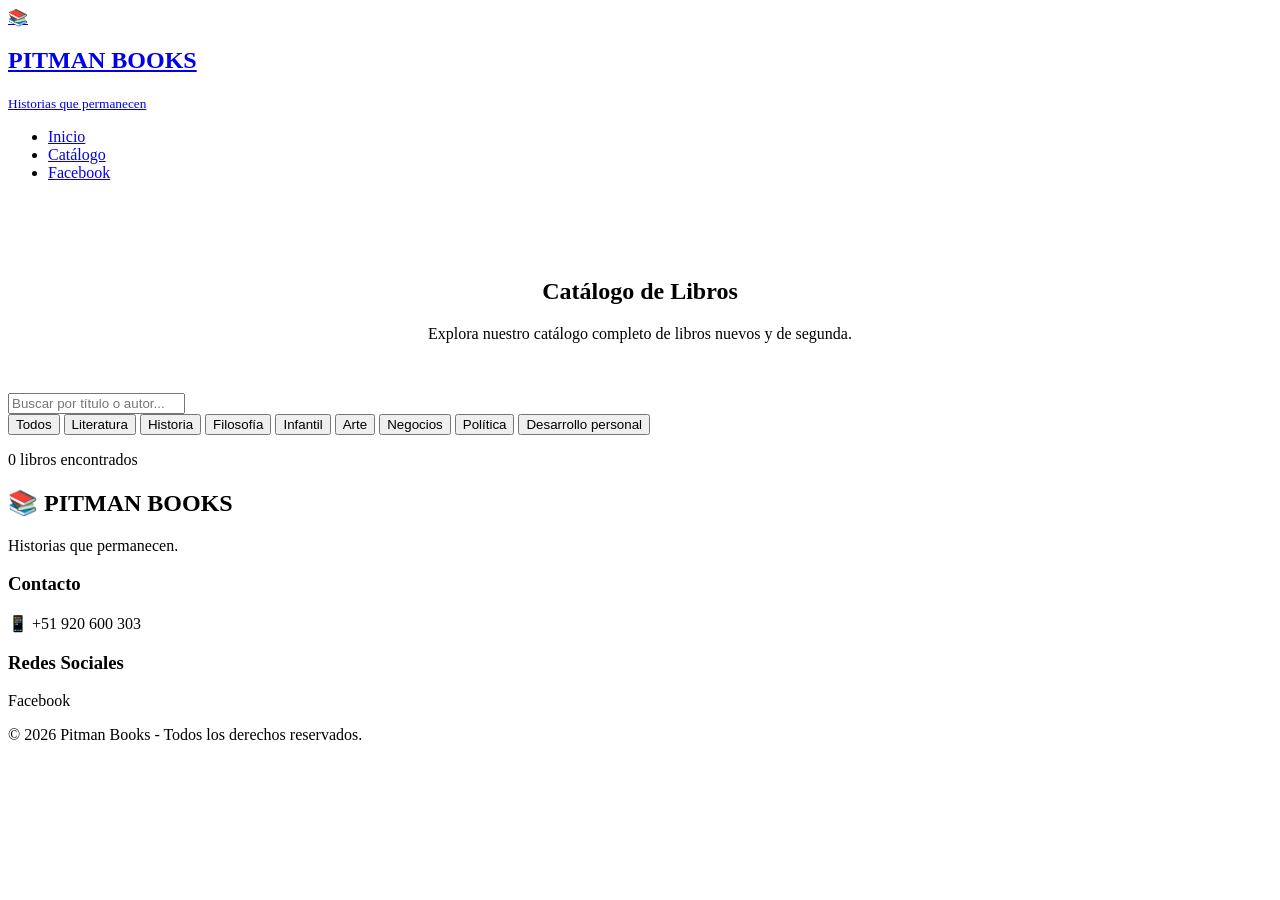
==== catalogo.html @ 8529df74 "Versión inicial de Pitman Books" ====
<!DOCTYPE html>
<html lang="es">

<head>

<meta charset="UTF-8">

<meta name="viewport" content="width=device-width, initial-scale=1.0">

<title>Catálogo | Pitman Books</title>

<link rel="preconnect" href="https://fonts.googleapis.com">

<link rel="preconnect" href="https://fonts.gstatic.com" crossorigin>

<link href="https://fonts.googleapis.com/css2?family=Cormorant+Garamond:wght@500;600;700&family=Inter:wght@300;400;500;600&display=swap" rel="stylesheet">

<link rel="stylesheet" href="css/styles.css">

</head>

<body>

<header class="header">

<div class="container nav">

<a href="index.html" class="logo">

<span class="logo-icon">📚</span>

<div>

<h2>PITMAN BOOKS</h2>

<small>Historias que permanecen</small>

</div>

</a>

<nav>

<ul>

<li><a href="index.html">Inicio</a></li>

<li><a href="catalogo.html">Catálogo</a></li>

<li><a href="#">Facebook</a></li>

</ul>

</nav>

</div>

</header>

<section class="container" style="padding-top:60px;">

<h1 style="text-align:center; margin-bottom:20px;">

Catálogo de Libros

</h1>

<p style="text-align:center; margin-bottom:50px;">

Explora nuestro catálogo completo de libros nuevos y de segunda.

</p>

<div class="buscador">

<input
type="text"
id="buscar"
placeholder="Buscar por título o autor...">

</div>

<div class="filtros">

<button class="activo">

Todos

</button>

<button>

Literatura

</button>

<button>

Historia

</button>

<button>

Filosofía

</button>

<button>

Infantil

</button>

<button>

Arte

</button>

<button>

Negocios

</button>

<button>

Política

</button>

<button>

Desarrollo personal

</button>

</div>

<p id="contador">

0 libros encontrados

</p>

<div id="catalogoGrid" class="cards">

<!-- Aquí aparecerán automáticamente los libros -->

</div>
</section>

<footer>

    <div class="container footer-grid">

        <div>

            <h2>📚 PITMAN BOOKS</h2>

            <p>
                Historias que permanecen.
            </p>

        </div>

        <div>

            <h3>Contacto</h3>

            <p>
                📱 +51 920 600 303
            </p>

        </div>

        <div>

            <h3>Redes Sociales</h3>

            <p>

                Facebook

            </p>

        </div>

    </div>

    <p class="copyright">

        © 2026 Pitman Books - Todos los derechos reservados.

    </p>

</footer>

<script src="js/catalogo.js"></script>

</body>

</html>
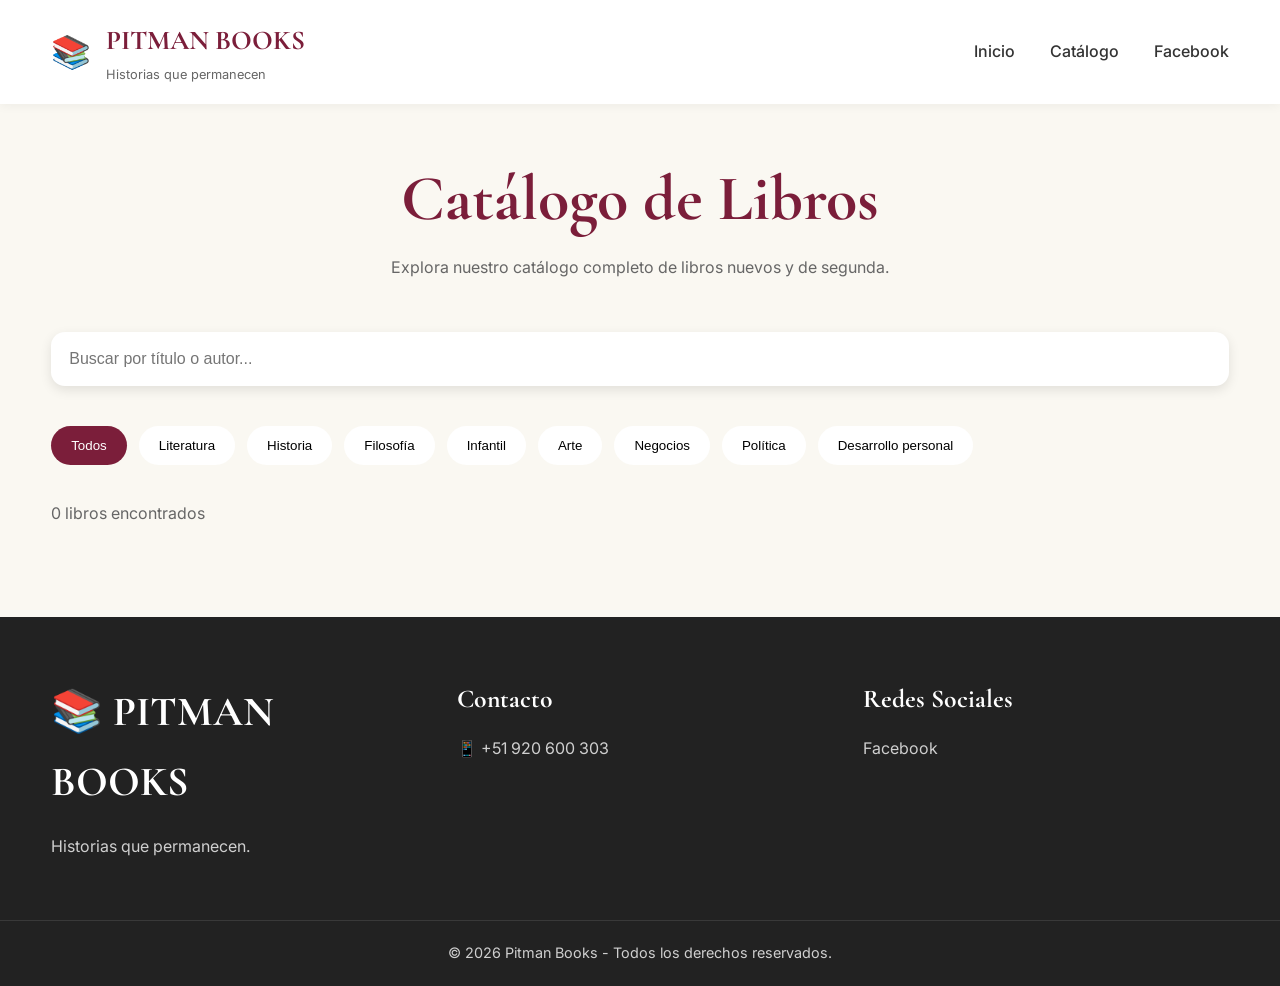
==== commit 0605b7d8: "Corregir rutas del catálogo" ====
--- a/catalogo.html
+++ b/catalogo.html
@@ -15,7 +15,7 @@
 
 <link href="https://fonts.googleapis.com/css2?family=Cormorant+Garamond:wght@500;600;700&family=Inter:wght@300;400;500;600&display=swap" rel="stylesheet">
 
-<link rel="stylesheet" href="css/styles.css">
+<link rel="stylesheet" href="styles.css">
 
 </head>
 
--- a/styles.css
+++ b/styles.css
@@ -0,0 +1,1008 @@
+/* ==========================================
+   PITMAN BOOKS
+   styles.css
+   Parte 1 - Base del proyecto
+========================================== */
+
+/* Google Fonts */
+@import url('https://fonts.googleapis.com/css2?family=Cormorant+Garamond:wght@500;600;700&family=Inter:wght@300;400;500;600;700&display=swap');
+
+/* Variables */
+
+:root{
+
+    --vino:#7B1E3A;
+    --vino-hover:#5F152D;
+
+    --dorado:#B08D57;
+
+    --marfil:#FAF8F2;
+
+    --gris:#F2F2F2;
+
+    --texto:#333333;
+
+    --texto-claro:#666666;
+
+    --blanco:#FFFFFF;
+
+    --radio:16px;
+
+    --sombra:0 10px 30px rgba(0,0,0,.08);
+
+    --transicion:.30s ease;
+
+}
+
+/* Reset */
+
+*{
+
+    margin:0;
+
+    padding:0;
+
+    box-sizing:border-box;
+
+}
+
+html{
+
+    scroll-behavior:smooth;
+
+}
+
+body{
+
+    font-family:'Inter',sans-serif;
+
+    background:var(--marfil);
+
+    color:var(--texto);
+
+    line-height:1.7;
+
+}
+
+img{
+
+    display:block;
+
+    max-width:100%;
+
+}
+
+a{
+
+    text-decoration:none;
+
+    color:inherit;
+
+}
+
+ul{
+
+    list-style:none;
+
+}
+
+/* Contenedor */
+
+.container{
+
+    width:min(1200px,92%);
+
+    margin:auto;
+
+}
+
+/* Títulos */
+
+h1,h2,h3{
+
+    font-family:'Cormorant Garamond',serif;
+
+    color:var(--vino);
+
+}
+
+h1{
+
+    font-size:4rem;
+
+    line-height:1.1;
+
+}
+
+h2{
+
+    font-size:2.6rem;
+
+    margin-bottom:20px;
+
+}
+
+h3{
+
+    font-size:1.6rem;
+
+}
+
+p{
+
+    color:var(--texto-claro);
+
+}
+
+/* Header */
+
+.header{
+
+    position:sticky;
+
+    top:0;
+
+    background:rgba(255,255,255,.96);
+
+    backdrop-filter:blur(10px);
+
+    box-shadow:0 2px 10px rgba(0,0,0,.05);
+
+    z-index:999;
+
+}
+
+.nav{
+
+    display:flex;
+
+    justify-content:space-between;
+
+    align-items:center;
+
+    padding:18px 0;
+
+}
+
+.logo{
+
+    display:flex;
+
+    align-items:center;
+
+    gap:15px;
+
+}
+
+.logo-icon{
+
+    font-size:2rem;
+
+}
+
+.logo h2{
+
+    margin:0;
+
+    font-size:1.7rem;
+
+}
+
+.logo small{
+
+    display:block;
+
+    color:var(--texto-claro);
+
+    font-size:.80rem;
+
+}
+
+/* Menú */
+
+nav ul{
+
+    display:flex;
+
+    gap:35px;
+
+}
+
+nav a{
+
+    font-weight:500;
+
+    transition:var(--transicion);
+
+}
+
+nav a:hover{
+
+    color:var(--vino);
+
+}
+
+/* HERO */
+
+.hero{
+
+    min-height:80vh;
+
+    display:flex;
+
+    justify-content:center;
+
+    align-items:center;
+
+    text-align:center;
+
+    position:relative;
+
+    padding:60px 20px;
+
+    background:
+    linear-gradient(rgba(20,20,20,.55),
+    rgba(20,20,20,.55)),
+    url("../img/hero.jpg");
+
+    background-size:cover;
+
+    background-position:center;
+
+}
+
+.overlay{
+
+    position:absolute;
+
+    inset:0;
+
+}
+
+.hero-content{
+
+    position:relative;
+
+    z-index:2;
+
+    max-width:760px;
+
+}
+
+.tag{
+
+    display:inline-block;
+
+    background:rgba(255,255,255,.15);
+
+    color:white;
+
+    padding:8px 18px;
+
+    border-radius:50px;
+
+    margin-bottom:20px;
+
+    font-size:.9rem;
+
+}
+
+.hero h1{
+
+    color:white;
+
+    margin-bottom:25px;
+
+}
+
+.hero p{
+
+    color:white;
+
+    font-size:1.15rem;
+
+}
+
+/* Botones */
+
+.hero-buttons{
+
+    display:flex;
+
+    justify-content:center;
+
+    gap:20px;
+
+    margin-top:35px;
+
+    flex-wrap:wrap;
+
+}
+
+.btn{
+
+    background:var(--vino);
+
+    color:white;
+
+    padding:15px 35px;
+
+    border-radius:12px;
+
+    transition:var(--transicion);
+
+    font-weight:600;
+
+}
+
+.btn:hover{
+
+    background:var(--vino-hover);
+
+    transform:translateY(-3px);
+
+}
+
+.btn-outline{
+
+    border:2px solid white;
+
+    color:white;
+
+    padding:15px 35px;
+
+    border-radius:12px;
+
+    transition:var(--transicion);
+
+}
+
+.btn-outline:hover{
+
+    background:white;
+
+    color:var(--vino);
+
+}
+/* ==========================================
+   CATEGORÍAS
+========================================== */
+
+.categorias{
+
+    padding:90px 0;
+
+}
+
+.categorias h2{
+
+    text-align:center;
+
+    margin-bottom:50px;
+
+}
+
+.categorias-grid{
+
+    display:grid;
+
+    grid-template-columns:repeat(auto-fit,minmax(220px,1fr));
+
+    gap:25px;
+
+}
+
+.categoria-card{
+
+    background:var(--blanco);
+
+    border-radius:var(--radio);
+
+    padding:35px 20px;
+
+    text-align:center;
+
+    cursor:pointer;
+
+    box-shadow:var(--sombra);
+
+    transition:var(--transicion);
+
+    font-size:2.2rem;
+
+}
+
+.categoria-card h3{
+
+    margin-top:20px;
+
+    font-size:1.4rem;
+
+}
+
+.categoria-card:hover{
+
+    transform:translateY(-8px);
+
+    border:2px solid var(--vino);
+
+}
+
+/* ==========================================
+   TÍTULOS DE SECCIÓN
+========================================== */
+
+.section-title{
+
+    display:flex;
+
+    justify-content:space-between;
+
+    align-items:center;
+
+    margin-bottom:40px;
+
+}
+
+.section-title a{
+
+    color:var(--vino);
+
+    font-weight:600;
+
+}
+
+.section-title a:hover{
+
+    text-decoration:underline;
+
+}
+
+/* ==========================================
+   LIBROS DESTACADOS
+========================================== */
+
+.cards{
+
+    display:grid;
+
+    grid-template-columns:repeat(auto-fit,minmax(250px,1fr));
+
+    gap:35px;
+
+    margin-bottom:90px;
+
+}
+
+/* ==========================================
+   TARJETAS
+========================================== */
+
+.card{
+
+    background:white;
+
+    border-radius:18px;
+
+    overflow:hidden;
+
+    box-shadow:var(--sombra);
+
+    transition:.35s;
+
+}
+
+.card:hover{
+
+    transform:translateY(-10px) scale(1.02);
+
+}
+
+.card img{
+
+    width:100%;
+
+    height:360px;
+
+    object-fit:cover;
+
+}
+
+.card-body{
+
+    padding:22px;
+
+}
+
+.card h3{
+
+    margin-bottom:10px;
+
+}
+
+.card p{
+
+    margin-bottom:8px;
+
+}
+
+.precio{
+
+    color:var(--vino);
+
+    font-size:1.5rem;
+
+    font-weight:bold;
+
+    margin:18px 0;
+
+}
+
+/* ==========================================
+   ETIQUETAS
+========================================== */
+
+.badge{
+
+    display:inline-block;
+
+    padding:7px 14px;
+
+    border-radius:50px;
+
+    font-size:.80rem;
+
+    font-weight:bold;
+
+    margin-bottom:15px;
+
+}
+
+.nuevo{
+
+    background:#7B1E3A;
+
+    color:white;
+
+}
+
+.segunda{
+
+    background:#ECECEC;
+
+    color:#444;
+
+}
+
+/* ==========================================
+   BOTÓN DE TARJETA
+========================================== */
+
+.card-btn{
+
+    display:inline-block;
+
+    margin-top:15px;
+
+    background:var(--vino);
+
+    color:white;
+
+    padding:12px 22px;
+
+    border-radius:10px;
+
+    transition:var(--transicion);
+
+}
+
+.card-btn:hover{
+
+    background:var(--vino-hover);
+
+}
+
+/* ==========================================
+   EFECTO NETFLIX
+========================================== */
+
+.card:hover img{
+
+    transform:scale(1.05);
+
+}
+
+.card img{
+
+    transition:.40s;
+
+}
+/* ==========================================
+   RECOMENDACIÓN DEL LIBRERO
+========================================== */
+
+.recomendacion{
+
+    background:linear-gradient(135deg,var(--vino),#5F152D);
+
+    color:white;
+
+    text-align:center;
+
+    padding:90px 20px;
+
+    margin:80px 0;
+
+}
+
+.recomendacion h2{
+
+    color:white;
+
+    margin:20px 0;
+
+    font-size:3rem;
+
+}
+
+.recomendacion p{
+
+    color:rgba(255,255,255,.90);
+
+    max-width:700px;
+
+    margin:0 auto 35px;
+
+    font-size:1.1rem;
+
+}
+
+.pill{
+
+    display:inline-block;
+
+    background:rgba(255,255,255,.15);
+
+    padding:10px 20px;
+
+    border-radius:50px;
+
+    font-size:.9rem;
+
+}
+
+/* ==========================================
+   VENTAJAS
+========================================== */
+
+.ventajas{
+
+    display:grid;
+
+    grid-template-columns:repeat(auto-fit,minmax(280px,1fr));
+
+    gap:35px;
+
+    padding:70px 0;
+
+}
+
+.ventajas article{
+
+    background:white;
+
+    padding:35px;
+
+    border-radius:18px;
+
+    text-align:center;
+
+    box-shadow:var(--sombra);
+
+    transition:var(--transicion);
+
+}
+
+.ventajas article:hover{
+
+    transform:translateY(-8px);
+
+}
+
+.icono{
+
+    font-size:3rem;
+
+    margin-bottom:20px;
+
+}
+
+/* ==========================================
+   FOOTER
+========================================== */
+
+footer{
+
+    background:#222;
+
+    color:#ddd;
+
+    margin-top:80px;
+
+}
+
+.footer-grid{
+
+    display:grid;
+
+    grid-template-columns:repeat(auto-fit,minmax(250px,1fr));
+
+    gap:40px;
+
+    padding:60px 0;
+
+}
+
+footer h2,
+footer h3{
+
+    color:white;
+
+    margin-bottom:15px;
+
+}
+
+footer p{
+
+    color:#cfcfcf;
+
+}
+
+.copyright{
+
+    text-align:center;
+
+    border-top:1px solid rgba(255,255,255,.1);
+
+    padding:20px;
+
+    font-size:.9rem;
+
+}
+
+/* ==========================================
+   ANIMACIONES
+========================================== */
+
+@keyframes aparecer{
+
+    from{
+
+        opacity:0;
+
+        transform:translateY(25px);
+
+    }
+
+    to{
+
+        opacity:1;
+
+        transform:translateY(0);
+
+    }
+
+}
+
+.hero-content{
+
+    animation:aparecer .8s ease;
+
+}
+
+/* ==========================================
+   RESPONSIVE
+========================================== */
+
+@media(max-width:900px){
+
+.nav{
+
+    flex-direction:column;
+
+    gap:20px;
+
+}
+
+nav ul{
+
+    gap:18px;
+
+    flex-wrap:wrap;
+
+    justify-content:center;
+
+}
+
+.hero h1{
+
+    font-size:3rem;
+
+}
+
+.section-title{
+
+    flex-direction:column;
+
+    gap:15px;
+
+}
+
+}
+
+@media(max-width:600px){
+
+.hero{
+
+    min-height:70vh;
+
+}
+
+.hero h1{
+
+    font-size:2.3rem;
+
+}
+
+.hero p{
+
+    font-size:1rem;
+
+}
+
+.hero-buttons{
+
+    flex-direction:column;
+
+}
+
+.btn,
+.btn-outline{
+
+    width:100%;
+
+    text-align:center;
+
+}
+
+.logo{
+
+    flex-direction:column;
+
+}
+
+.cards{
+
+    grid-template-columns:1fr;
+
+}
+
+.categorias-grid{
+
+    grid-template-columns:1fr;
+
+}
+
+.footer-grid{
+
+    text-align:center;
+
+}
+
+}
+/*==========================================
+ACCIONES TARJETA
+==========================================*/
+
+.acciones{
+    display:flex;
+    gap:10px;
+    margin-top:18px;
+}
+
+.acciones .card-btn{
+    flex:1;
+    text-align:center;
+}
+
+.whatsapp{
+    background:#2f6b45;
+}
+
+.whatsapp:hover{
+    background:#255538;
+}
+.excelente{
+    background:#4b6b63;
+    color:#fff;
+}
+
+/*==========================================
+BUSCADOR
+==========================================*/
+
+.buscador{
+    margin:40px 0;
+}
+
+.buscador input{
+    width:100%;
+    padding:18px;
+    border:none;
+    border-radius:14px;
+    box-shadow:0 4px 12px rgba(0,0,0,.10);
+    font-size:1rem;
+    outline:none;
+}
+
+/*==========================================
+FILTROS
+==========================================*/
+
+.filtros{
+    display:flex;
+    flex-wrap:wrap;
+    gap:12px;
+    margin-bottom:35px;
+}
+
+.filtros button{
+    background:#fff;
+    border:none;
+    padding:12px 20px;
+    border-radius:40px;
+    cursor:pointer;
+    transition:.3s;
+}
+
+.filtros button:hover{
+    background:#7B1E3A;
+    color:#fff;
+}
+
+.filtros .activo{
+    background:#7B1E3A;
+    color:#fff;
+}
+
+/*==========================================
+ACCIONES TARJETA
+==========================================*/
+
+.acciones{
+    display:flex;
+    gap:10px;
+    margin-top:18px;
+}
+
+.acciones .card-btn{
+    flex:1;
+    text-align:center;
+}
+
+.whatsapp{
+    background:#2f6b45;
+}
+
+.whatsapp:hover{
+    background:#255538;
+}
+
+/*==========================================
+ESTADO: CASI NUEVO
+==========================================*/
+
+.excelente{
+    background:#4b6b63;
+    color:#fff;
+}
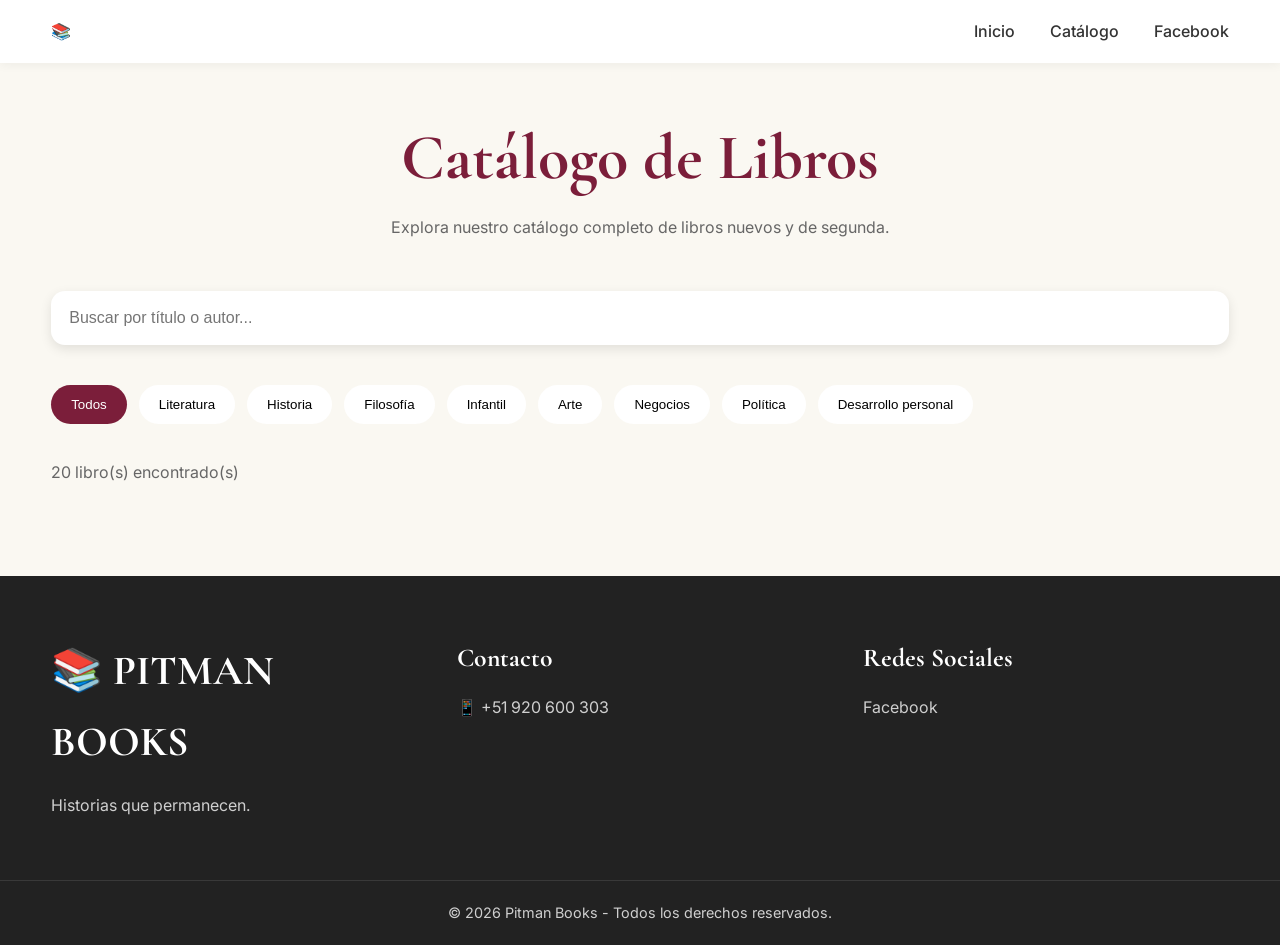
==== commit f25f50f9: "Corregir rutas de imágenes" ====
--- a/catalogo.html
+++ b/catalogo.html
@@ -29,13 +29,6 @@
 
 <span class="logo-icon">📚</span>
 
-<div>
-
-<h2>PITMAN BOOKS</h2>
-
-<small>Historias que permanecen</small>
-
-</div>
 
 </a>
 
--- a/styles.css
+++ b/styles.css
@@ -174,10 +174,11 @@
 
 }
 
-.logo-icon{
-
-    font-size:2rem;
-
+.logo-img{
+
+    width:220px;
+    height:auto;
+    display:block;
 }
 
 .logo h2{
@@ -242,8 +243,9 @@
 
     background:
     linear-gradient(rgba(20,20,20,.55),
-    rgba(20,20,20,.55)),
-    url("../img/hero.jpg");
+    rgba(20,20,20,.55)
+    ),
+#6d8ca3;    
 
     background-size:cover;
 
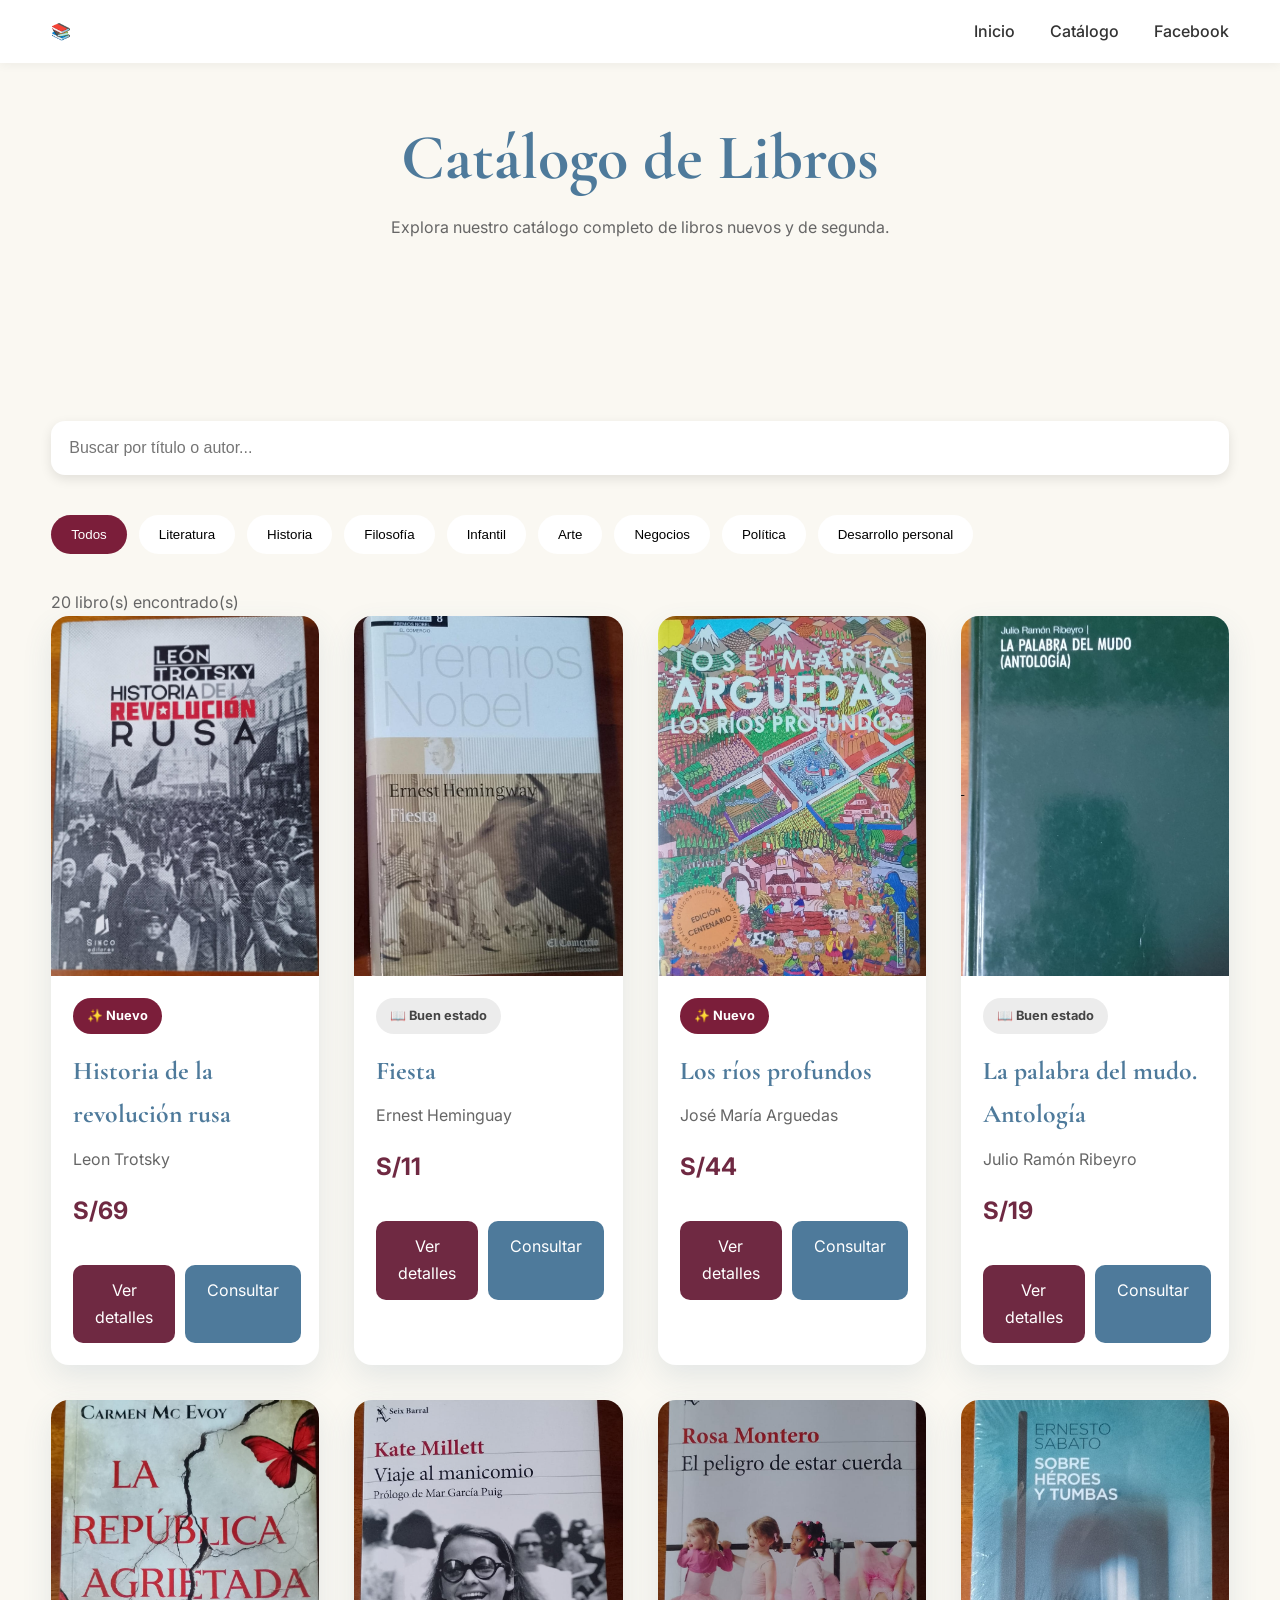
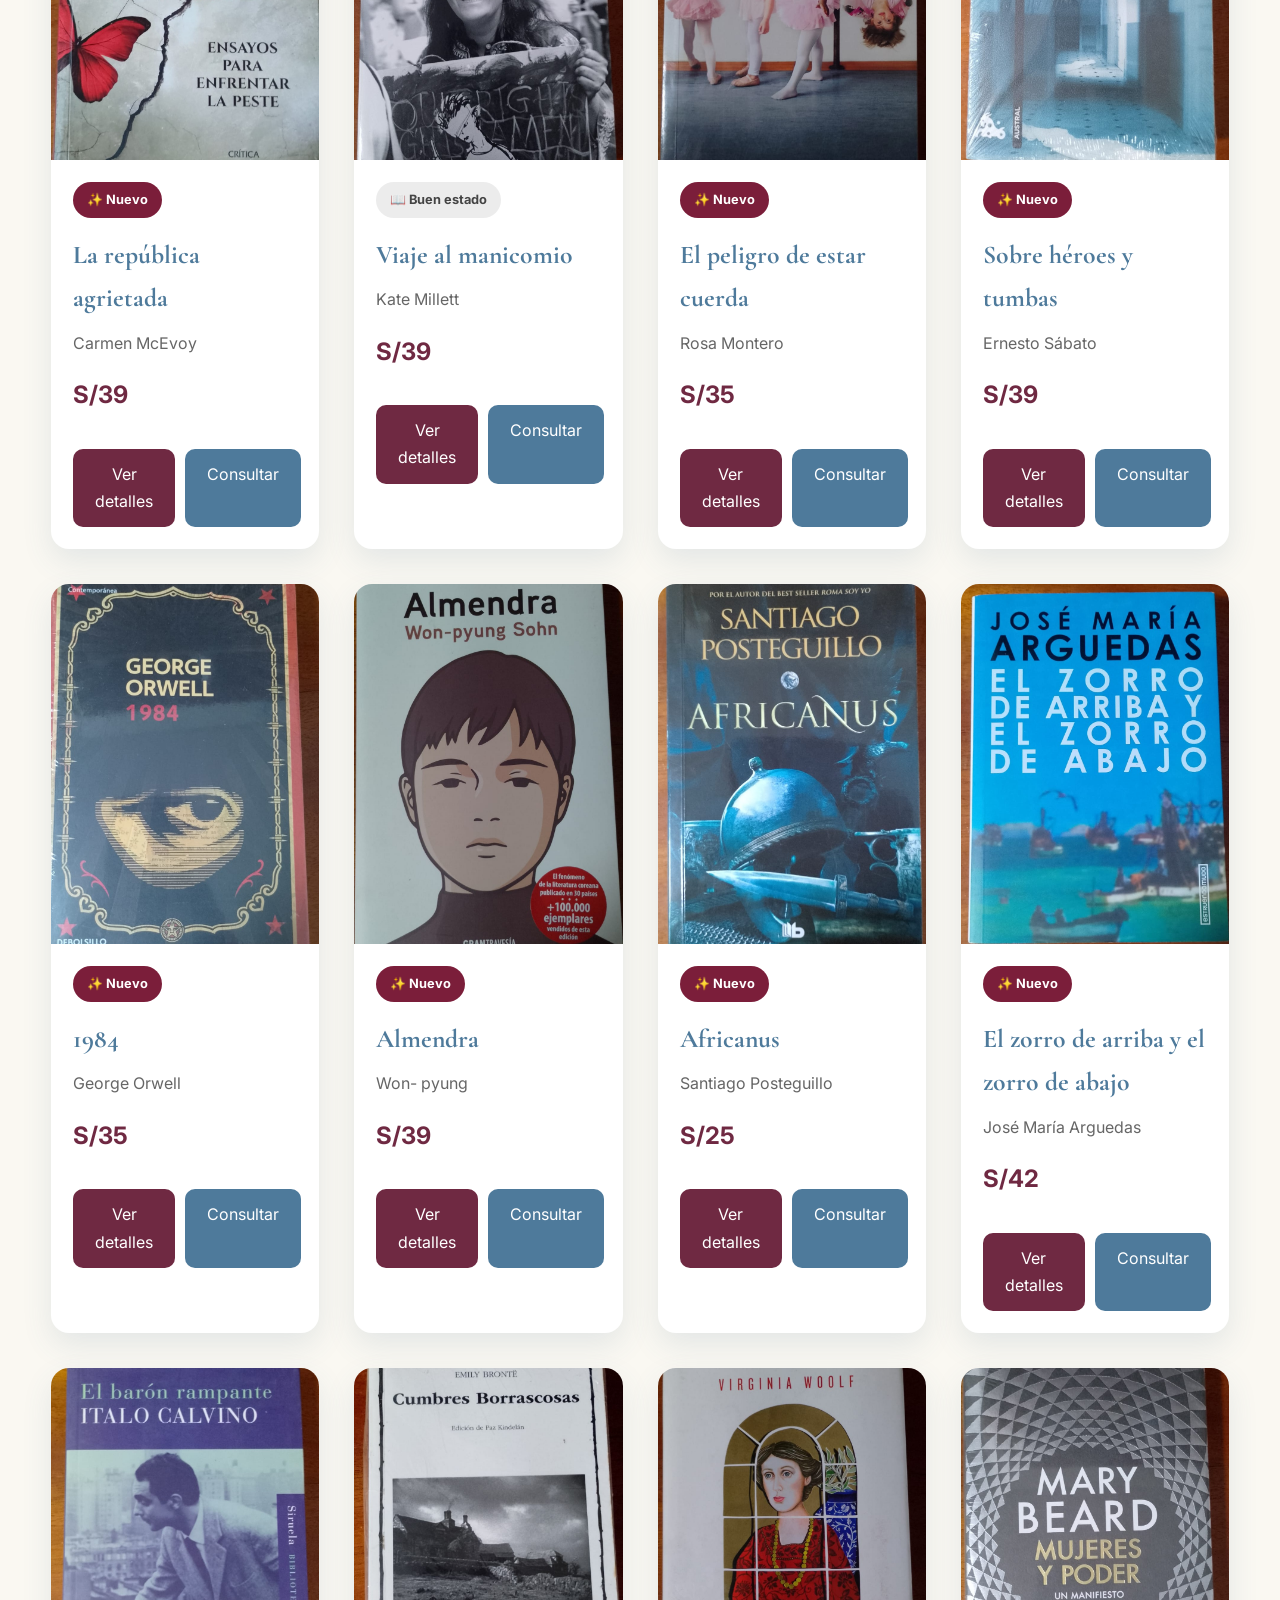
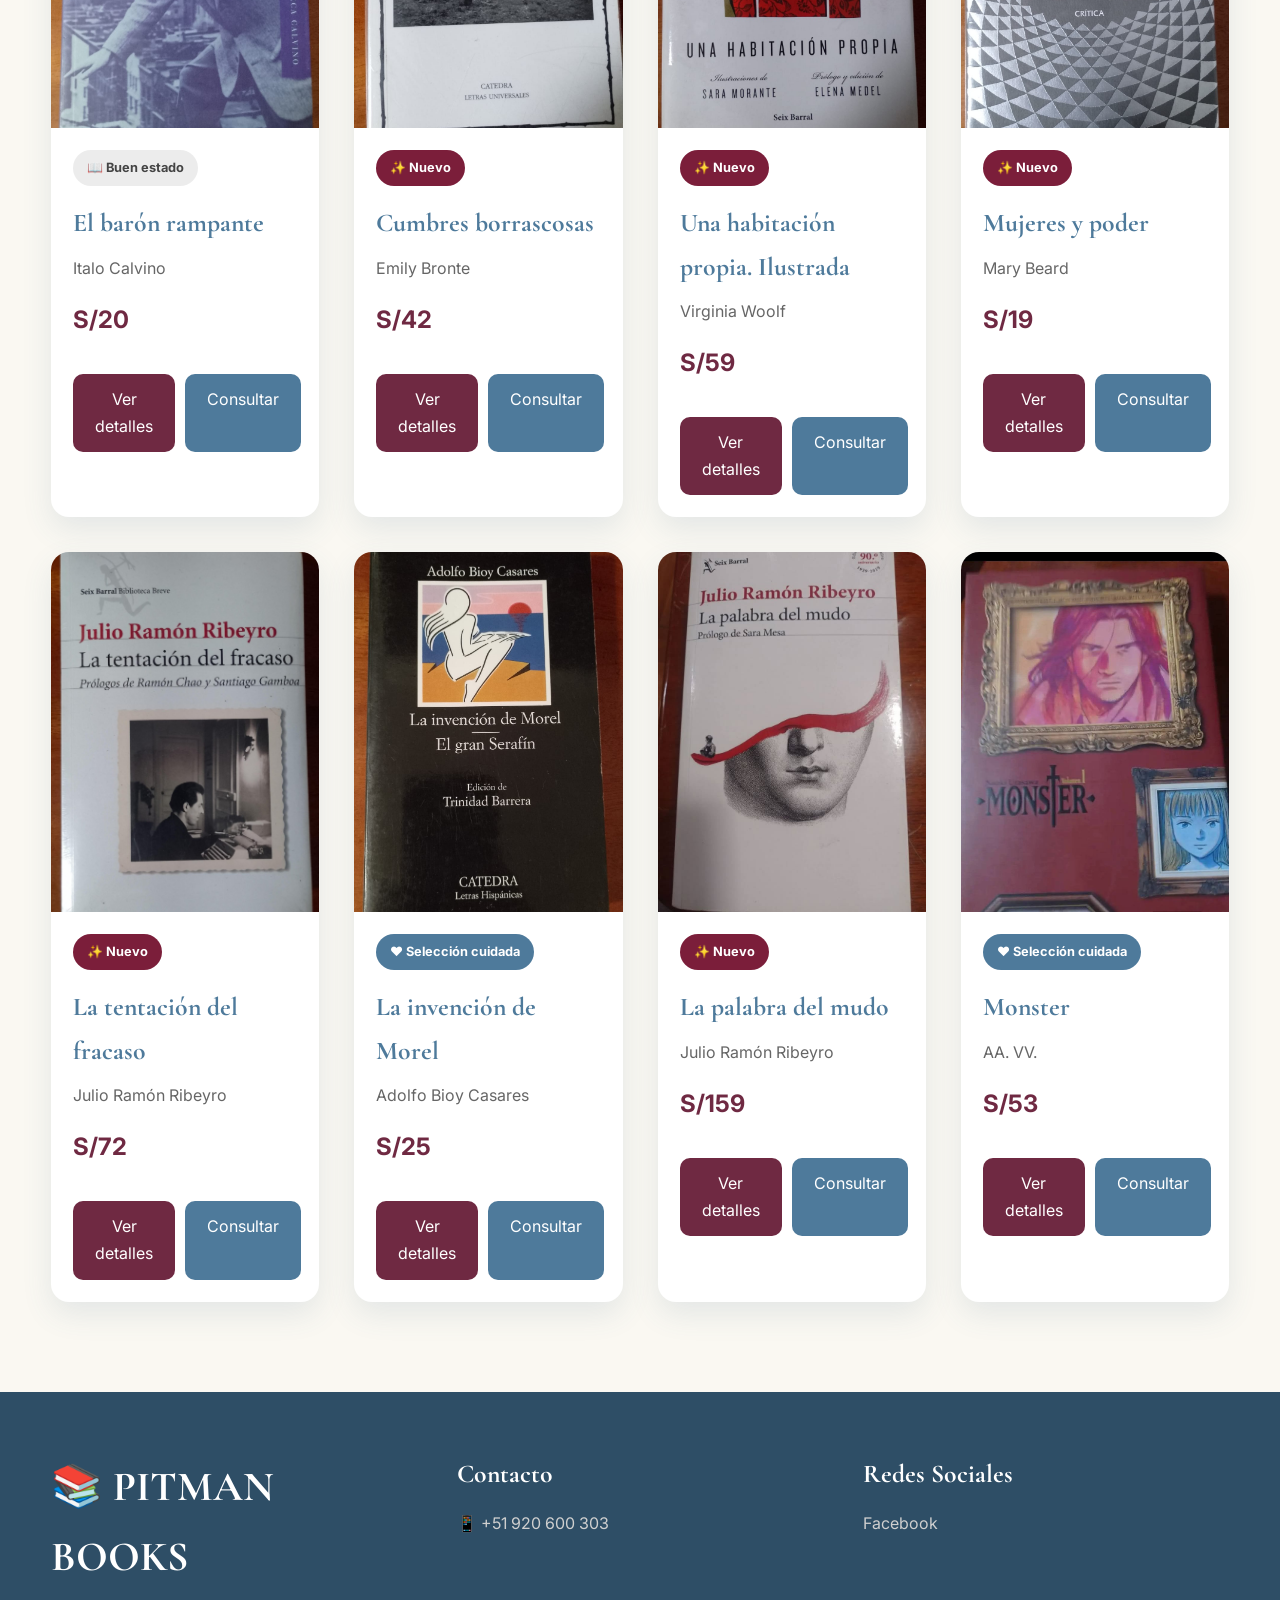
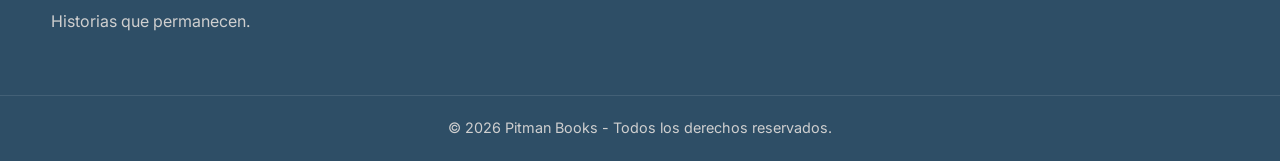
==== commit 43e337c1: "Mejora del diseño y logo" ====
--- a/catalogo.html
+++ b/catalogo.html
@@ -58,7 +58,7 @@
 
 </h1>
 
-<p style="text-align:center; margin-bottom:50px;">
+<p style="text-align:center; margin-bottom:180px;">
 
 Explora nuestro catálogo completo de libros nuevos y de segunda.
 
--- a/styles.css
+++ b/styles.css
@@ -11,9 +11,11 @@
 
 :root{
 
-    --vino:#7B1E3A;
-    --vino-hover:#5F152D;
-
+    --vino:#6F2942;
+--vino-hover:#562035;
+--azul:#4E7A9B;
+--azul-hover:#3D647F;
+--azul-claro:#EAF2F8;
     --dorado:#B08D57;
 
     --marfil:#FAF8F2;
@@ -28,7 +30,7 @@
 
     --radio:16px;
 
-    --sombra:0 10px 30px rgba(0,0,0,.08);
+    --sombra:0 12px 30px rgba(62,108,143,.12);
 
     --transicion:.30s ease;
 
@@ -102,7 +104,7 @@
 
     font-family:'Cormorant Garamond',serif;
 
-    color:var(--vino);
+    color:var(--azul);
 
 }
 
@@ -141,6 +143,8 @@
     position:sticky;
 
     top:0;
+    z-index:1000;
+background:#fff;
 
     background:rgba(255,255,255,.96);
 
@@ -176,7 +180,8 @@
 
 .logo-img{
 
-    width:220px;
+    width:420px;
+    max-width:45vw;
     height:auto;
     display:block;
 }
@@ -245,7 +250,7 @@
     linear-gradient(rgba(20,20,20,.55),
     rgba(20,20,20,.55)
     ),
-#6d8ca3;    
+#4E7A9B;   
 
     background-size:cover;
 
@@ -361,360 +366,360 @@
 
 .btn-outline:hover{
 
+    background:#FFFEFC;
+
+    color:var(--vino);
+
+}
+/* ==========================================
+   CATEGORÍAS
+========================================== */
+
+.categorias{
+
+    padding:90px 0;
+
+}
+
+.categorias h2{
+
+    text-align:center;
+
+    margin-bottom:50px;
+
+}
+
+.categorias-grid{
+
+    display:grid;
+
+    grid-template-columns:repeat(auto-fit,minmax(220px,1fr));
+
+    gap:25px;
+
+}
+
+.categoria-card{
+
+    background:var(--blanco);
+
+    border-radius:var(--radio);
+
+    padding:35px 20px;
+
+    text-align:center;
+
+    cursor:pointer;
+
+    box-shadow:var(--sombra);
+
+    transition:var(--transicion);
+
+    font-size:2.2rem;
+
+}
+
+.categoria-card h3{
+
+    margin-top:20px;
+
+    font-size:1.4rem;
+
+}
+
+.categoria-card:hover{
+
+    transform:translateY(-8px);
+
+    border:2px solid var(--vino);
+
+}
+
+/* ==========================================
+   TÍTULOS DE SECCIÓN
+========================================== */
+
+.section-title{
+
+    display:flex;
+
+    justify-content:space-between;
+
+    align-items:center;
+
+    margin-bottom:40px;
+
+}
+
+.section-title a{
+
+    color:var(--vino);
+
+    font-weight:600;
+
+}
+
+.section-title a:hover{
+
+    text-decoration:underline;
+
+}
+
+/* ==========================================
+   LIBROS DESTACADOS
+========================================== */
+
+.cards{
+
+    display:grid;
+
+    grid-template-columns:repeat(auto-fit,minmax(250px,1fr));
+
+    gap:35px;
+
+    margin-bottom:90px;
+
+}
+
+/* ==========================================
+   TARJETAS
+========================================== */
+
+.card{
+
     background:white;
 
+    border-radius:18px;
+
+    overflow:hidden;
+
+    box-shadow:var(--sombra);
+
+    transition:.35s;
+
+}
+
+.card:hover{
+
+    transform:translateY(-10px) scale(1.02);
+
+}
+
+.card img{
+
+    width:100%;
+
+    height:360px;
+
+    object-fit:cover;
+
+}
+
+.card-body{
+
+    padding:22px;
+
+}
+
+.card h3{
+
+    margin-bottom:10px;
+
+}
+
+.card p{
+
+    margin-bottom:8px;
+
+}
+
+.precio{
+
     color:var(--vino);
 
-}
-/* ==========================================
-   CATEGORÍAS
-========================================== */
-
-.categorias{
-
-    padding:90px 0;
-
-}
-
-.categorias h2{
+    font-size:1.5rem;
+
+    font-weight:bold;
+
+    margin:18px 0;
+
+}
+
+/* ==========================================
+   ETIQUETAS
+========================================== */
+
+.badge{
+
+    display:inline-block;
+
+    padding:7px 14px;
+
+    border-radius:50px;
+
+    font-size:.80rem;
+
+    font-weight:bold;
+
+    margin-bottom:15px;
+
+}
+
+.nuevo{
+
+    background:#7B1E3A;
+
+    color:white;
+
+}
+
+.segunda{
+
+    background:#ECECEC;
+
+    color:#444;
+
+}
+
+/* ==========================================
+   BOTÓN DE TARJETA
+========================================== */
+
+.card-btn{
+
+    display:inline-block;
+
+    margin-top:15px;
+
+    background:var(--vino);
+
+    color:white;
+
+    padding:12px 22px;
+
+    border-radius:10px;
+
+    transition:var(--transicion);
+
+}
+
+.card-btn:hover{
+
+    background:var(--vino-hover);
+
+}
+
+/* ==========================================
+   EFECTO NETFLIX
+========================================== */
+
+.card:hover img{
+
+    transform:scale(1.05);
+
+}
+
+.card img{
+
+    transition:.40s;
+
+}
+/* ==========================================
+   RECOMENDACIÓN DEL LIBRERO
+========================================== */
+
+.recomendacion{
+
+    background:linear-gradient(135deg,var(--vino),#5F152D);
+
+    color:white;
 
     text-align:center;
 
-    margin-bottom:50px;
-
-}
-
-.categorias-grid{
+    padding:90px 20px;
+
+    margin:80px 0;
+
+}
+
+.recomendacion h2{
+
+    color:white;
+
+    margin:20px 0;
+
+    font-size:3rem;
+
+}
+
+.recomendacion p{
+
+    color:rgba(255,255,255,.90);
+
+    max-width:700px;
+
+    margin:0 auto 35px;
+
+    font-size:1.1rem;
+
+}
+
+.pill{
+
+    display:inline-block;
+
+    background:rgba(255,255,255,.15);
+
+    padding:10px 20px;
+
+    border-radius:50px;
+
+    font-size:.9rem;
+
+}
+
+/* ==========================================
+   VENTAJAS
+========================================== */
+
+.ventajas{
 
     display:grid;
 
-    grid-template-columns:repeat(auto-fit,minmax(220px,1fr));
-
-    gap:25px;
-
-}
-
-.categoria-card{
-
-    background:var(--blanco);
-
-    border-radius:var(--radio);
-
-    padding:35px 20px;
+    grid-template-columns:repeat(auto-fit,minmax(280px,1fr));
+
+    gap:35px;
+
+    padding:70px 0;
+
+}
+
+.ventajas article{
+
+    background:white;
+
+    padding:35px;
+
+    border-radius:18px;
 
     text-align:center;
 
-    cursor:pointer;
-
     box-shadow:var(--sombra);
 
     transition:var(--transicion);
 
-    font-size:2.2rem;
-
-}
-
-.categoria-card h3{
-
-    margin-top:20px;
-
-    font-size:1.4rem;
-
-}
-
-.categoria-card:hover{
+}
+
+.ventajas article:hover{
 
     transform:translateY(-8px);
 
-    border:2px solid var(--vino);
-
-}
-
-/* ==========================================
-   TÍTULOS DE SECCIÓN
-========================================== */
-
-.section-title{
-
-    display:flex;
-
-    justify-content:space-between;
-
-    align-items:center;
-
-    margin-bottom:40px;
-
-}
-
-.section-title a{
-
-    color:var(--vino);
-
-    font-weight:600;
-
-}
-
-.section-title a:hover{
-
-    text-decoration:underline;
-
-}
-
-/* ==========================================
-   LIBROS DESTACADOS
-========================================== */
-
-.cards{
-
-    display:grid;
-
-    grid-template-columns:repeat(auto-fit,minmax(250px,1fr));
-
-    gap:35px;
-
-    margin-bottom:90px;
-
-}
-
-/* ==========================================
-   TARJETAS
-========================================== */
-
-.card{
-
-    background:white;
-
-    border-radius:18px;
-
-    overflow:hidden;
-
-    box-shadow:var(--sombra);
-
-    transition:.35s;
-
-}
-
-.card:hover{
-
-    transform:translateY(-10px) scale(1.02);
-
-}
-
-.card img{
-
-    width:100%;
-
-    height:360px;
-
-    object-fit:cover;
-
-}
-
-.card-body{
-
-    padding:22px;
-
-}
-
-.card h3{
-
-    margin-bottom:10px;
-
-}
-
-.card p{
-
-    margin-bottom:8px;
-
-}
-
-.precio{
-
-    color:var(--vino);
-
-    font-size:1.5rem;
-
-    font-weight:bold;
-
-    margin:18px 0;
-
-}
-
-/* ==========================================
-   ETIQUETAS
-========================================== */
-
-.badge{
-
-    display:inline-block;
-
-    padding:7px 14px;
-
-    border-radius:50px;
-
-    font-size:.80rem;
-
-    font-weight:bold;
-
-    margin-bottom:15px;
-
-}
-
-.nuevo{
-
-    background:#7B1E3A;
-
-    color:white;
-
-}
-
-.segunda{
-
-    background:#ECECEC;
-
-    color:#444;
-
-}
-
-/* ==========================================
-   BOTÓN DE TARJETA
-========================================== */
-
-.card-btn{
-
-    display:inline-block;
-
-    margin-top:15px;
-
-    background:var(--vino);
-
-    color:white;
-
-    padding:12px 22px;
-
-    border-radius:10px;
-
-    transition:var(--transicion);
-
-}
-
-.card-btn:hover{
-
-    background:var(--vino-hover);
-
-}
-
-/* ==========================================
-   EFECTO NETFLIX
-========================================== */
-
-.card:hover img{
-
-    transform:scale(1.05);
-
-}
-
-.card img{
-
-    transition:.40s;
-
-}
-/* ==========================================
-   RECOMENDACIÓN DEL LIBRERO
-========================================== */
-
-.recomendacion{
-
-    background:linear-gradient(135deg,var(--vino),#5F152D);
-
-    color:white;
-
-    text-align:center;
-
-    padding:90px 20px;
-
-    margin:80px 0;
-
-}
-
-.recomendacion h2{
-
-    color:white;
-
-    margin:20px 0;
+}
+
+.icono{
 
     font-size:3rem;
 
-}
-
-.recomendacion p{
-
-    color:rgba(255,255,255,.90);
-
-    max-width:700px;
-
-    margin:0 auto 35px;
-
-    font-size:1.1rem;
-
-}
-
-.pill{
-
-    display:inline-block;
-
-    background:rgba(255,255,255,.15);
-
-    padding:10px 20px;
-
-    border-radius:50px;
-
-    font-size:.9rem;
-
-}
-
-/* ==========================================
-   VENTAJAS
-========================================== */
-
-.ventajas{
-
-    display:grid;
-
-    grid-template-columns:repeat(auto-fit,minmax(280px,1fr));
-
-    gap:35px;
-
-    padding:70px 0;
-
-}
-
-.ventajas article{
-
-    background:white;
-
-    padding:35px;
-
-    border-radius:18px;
-
-    text-align:center;
-
-    box-shadow:var(--sombra);
-
-    transition:var(--transicion);
-
-}
-
-.ventajas article:hover{
-
-    transform:translateY(-8px);
-
-}
-
-.icono{
-
-    font-size:3rem;
-
     margin-bottom:20px;
 
 }
@@ -725,7 +730,7 @@
 
 footer{
 
-    background:#222;
+    background:#2E4E66;
 
     color:#ddd;
 
@@ -917,16 +922,13 @@
     text-align:center;
 }
 
-.whatsapp{
-    background:#2f6b45;
-}
 
 .whatsapp:hover{
     background:#255538;
 }
 .excelente{
-    background:#4b6b63;
-    color:#fff;
+   background:#5F8099;
+    color:white;
 }
 
 /*==========================================
@@ -993,7 +995,7 @@
 }
 
 .whatsapp{
-    background:#2f6b45;
+    background:var(--azul);
 }
 
 .whatsapp:hover{
@@ -1005,6 +1007,6 @@
 ==========================================*/
 
 .excelente{
-    background:#4b6b63;
+    background:var(--azul);
     color:#fff;
 }
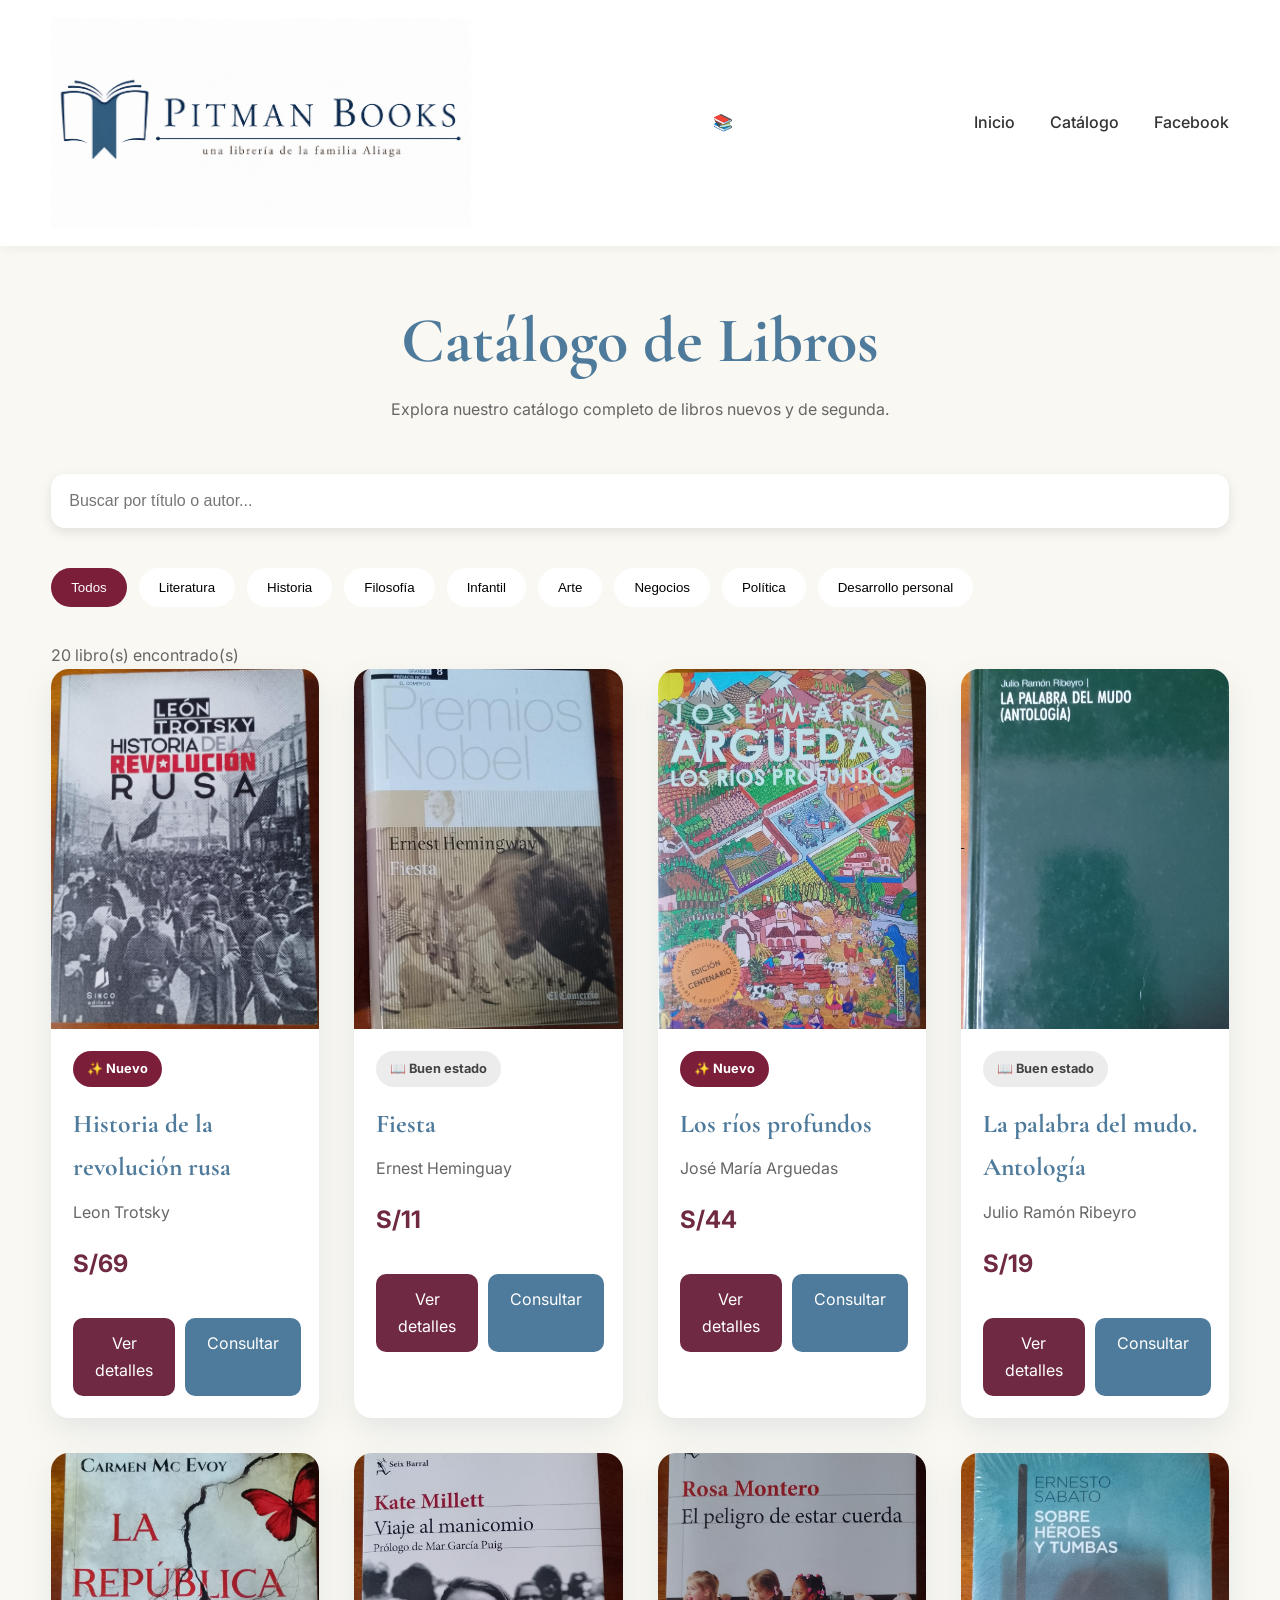
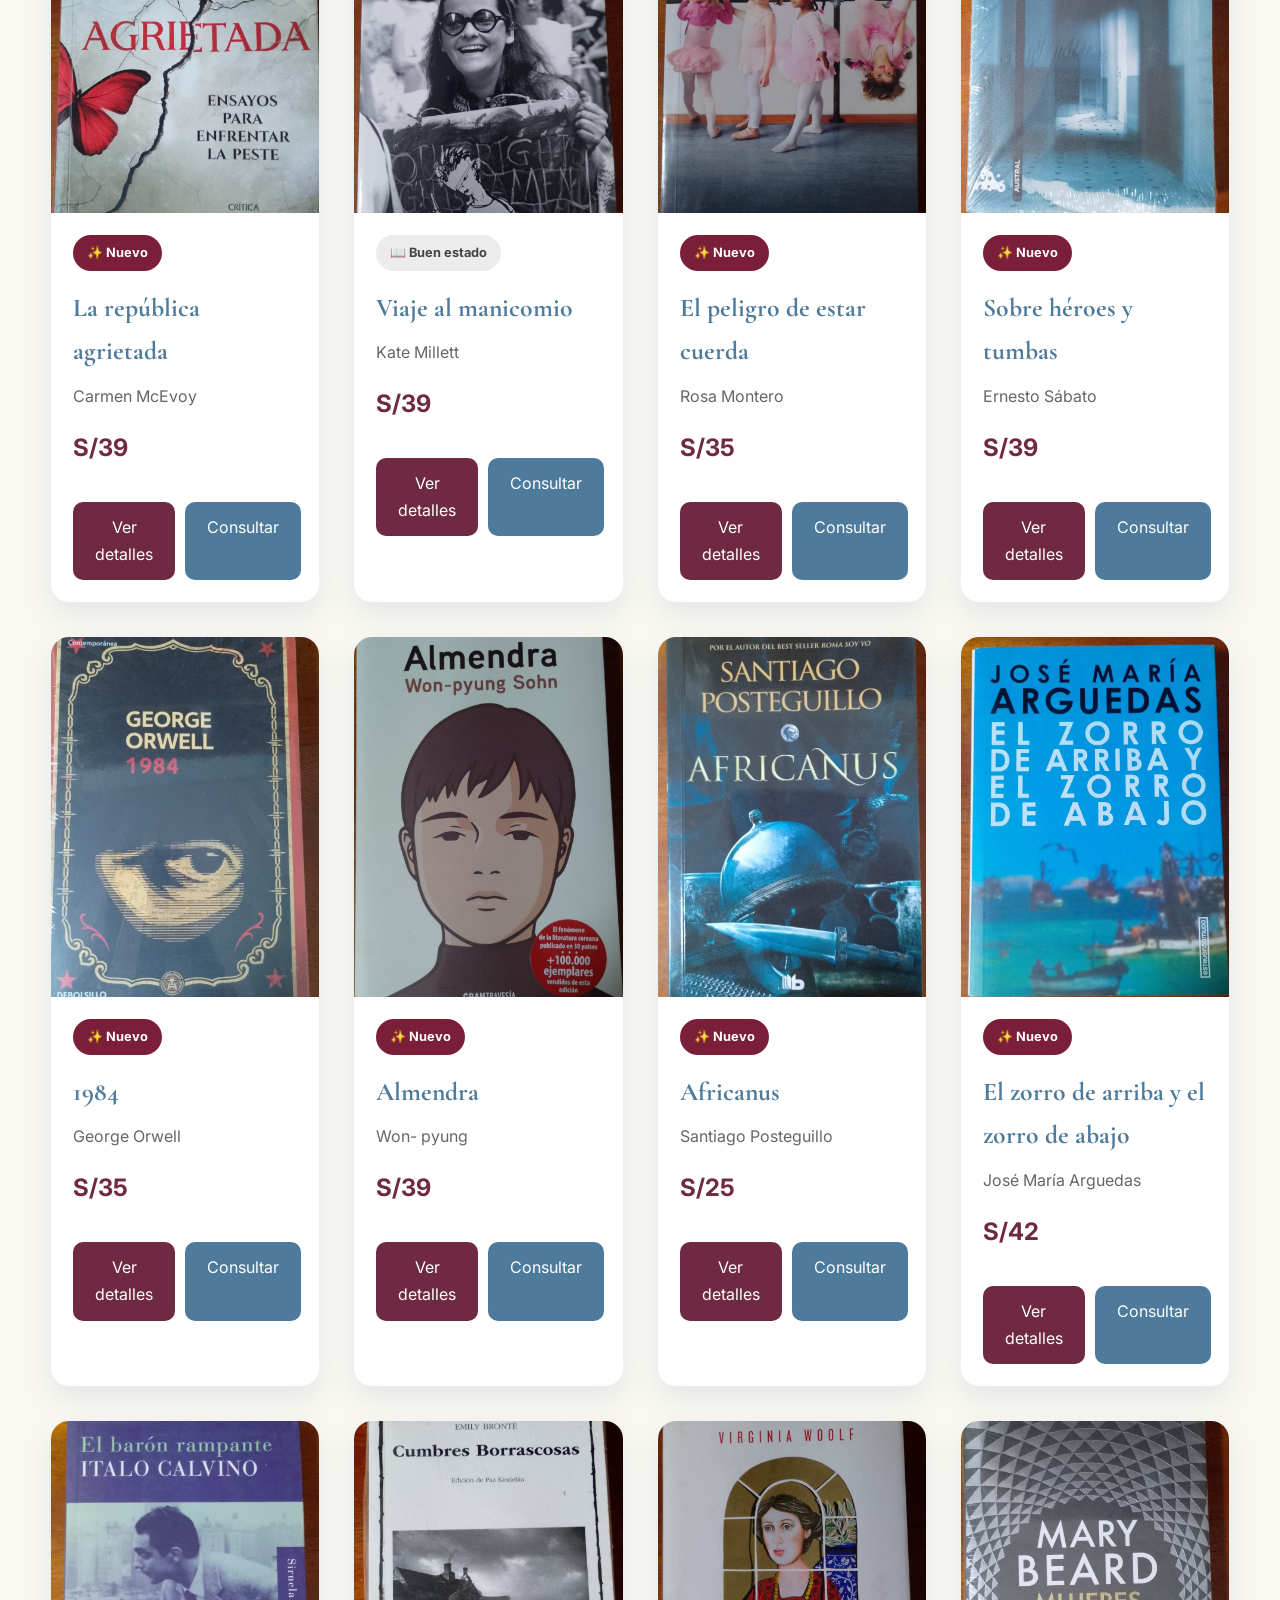
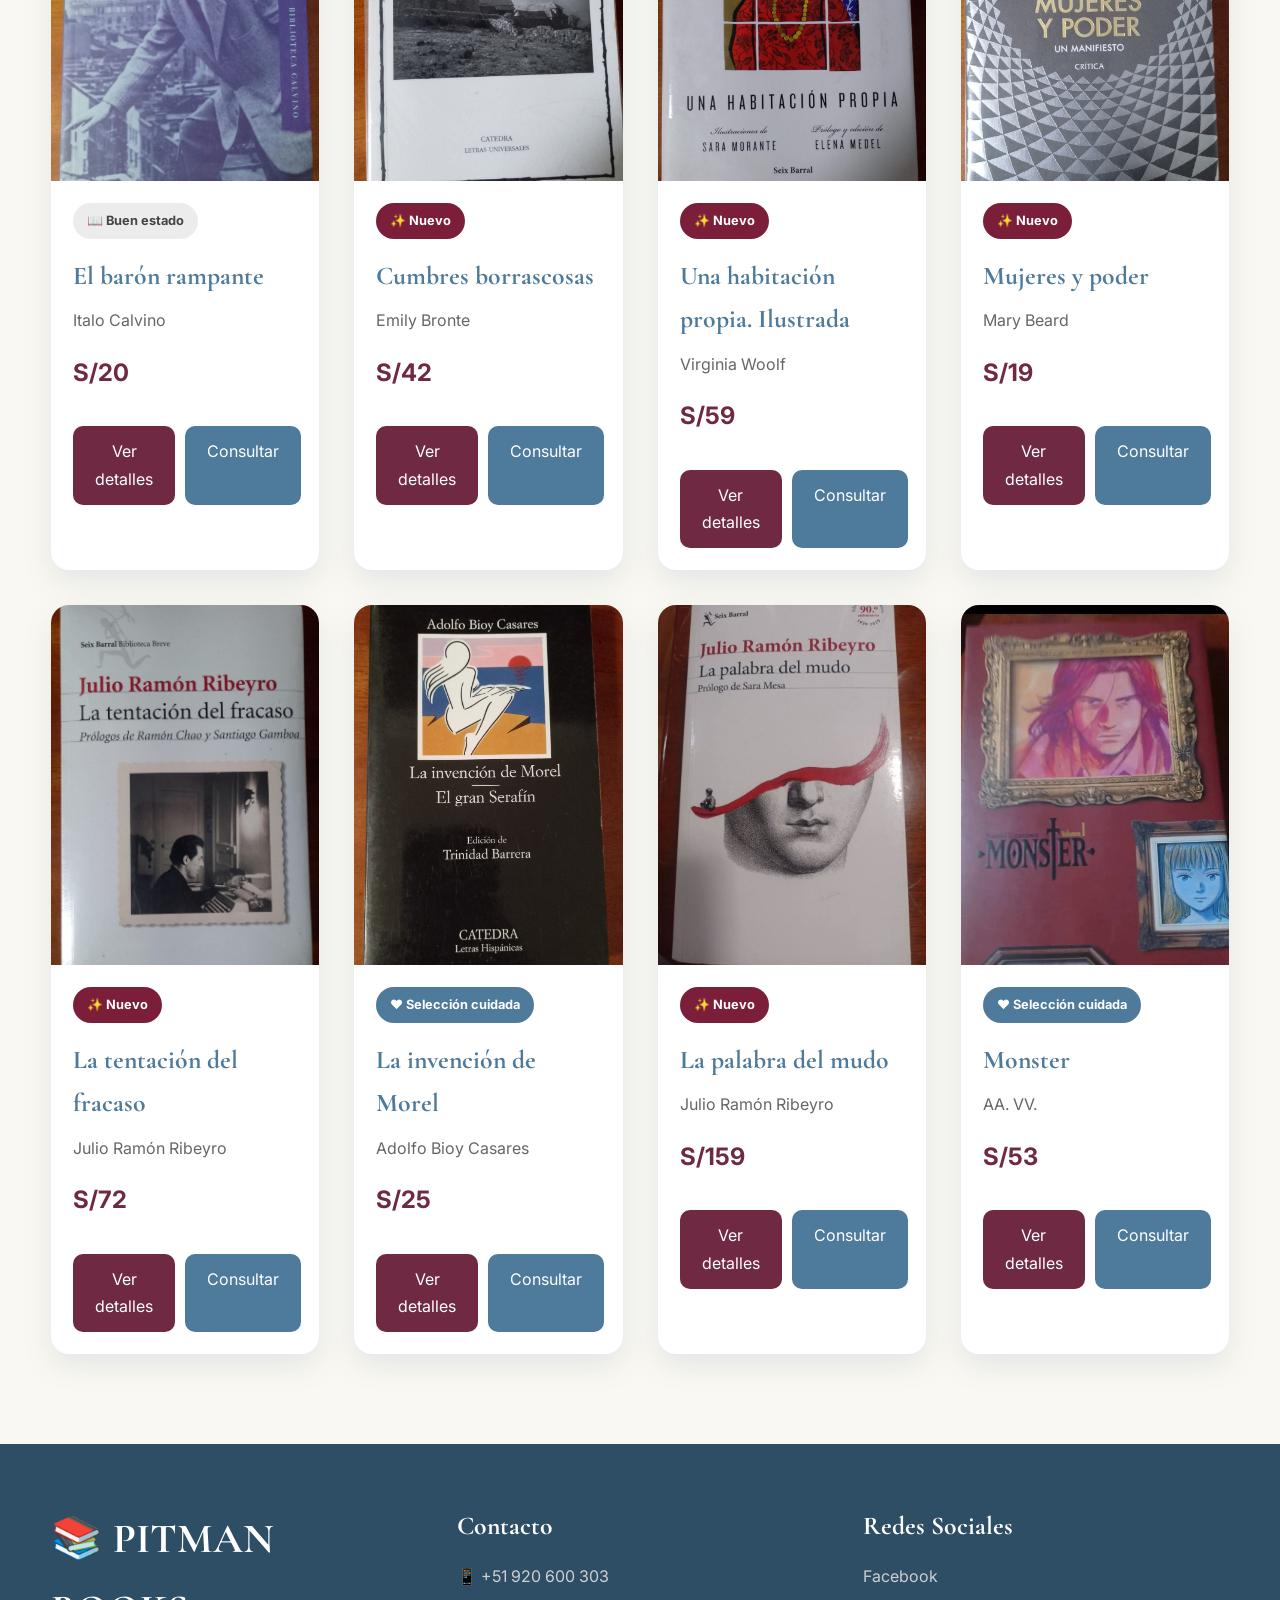
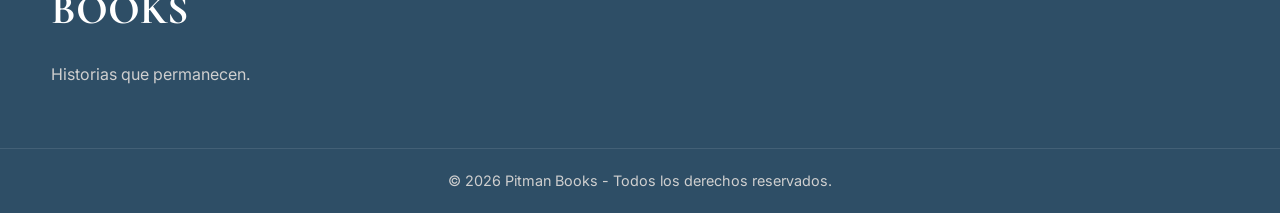
==== commit 839d897f: "Mejora del diseño y logo" ====
--- a/catalogo.html
+++ b/catalogo.html
@@ -26,6 +26,8 @@
 <div class="container nav">
 
 <a href="index.html" class="logo">
+    <img src="img/logo-pitman.png" alt="Pitman Books" class="logo-img">
+</a>
 
 <span class="logo-icon">📚</span>
 
@@ -58,7 +60,7 @@
 
 </h1>
 
-<p style="text-align:center; margin-bottom:180px;">
+<p style="text-align:center; margin-bottom:50px;">
 
 Explora nuestro catálogo completo de libros nuevos y de segunda.
 
--- a/styles.css
+++ b/styles.css
@@ -181,7 +181,7 @@
 .logo-img{
 
     width:420px;
-    max-width:45vw;
+    max-width:100%;
     height:auto;
     display:block;
 }
@@ -630,7 +630,10 @@
 
 .recomendacion{
 
-    background:linear-gradient(135deg,var(--vino),#5F152D);
+    background:
+linear-gradient(rgba(30,55,80,.35),
+rgba(30,55,80,.35)),
+#AFC8DA;
 
     color:white;
 
